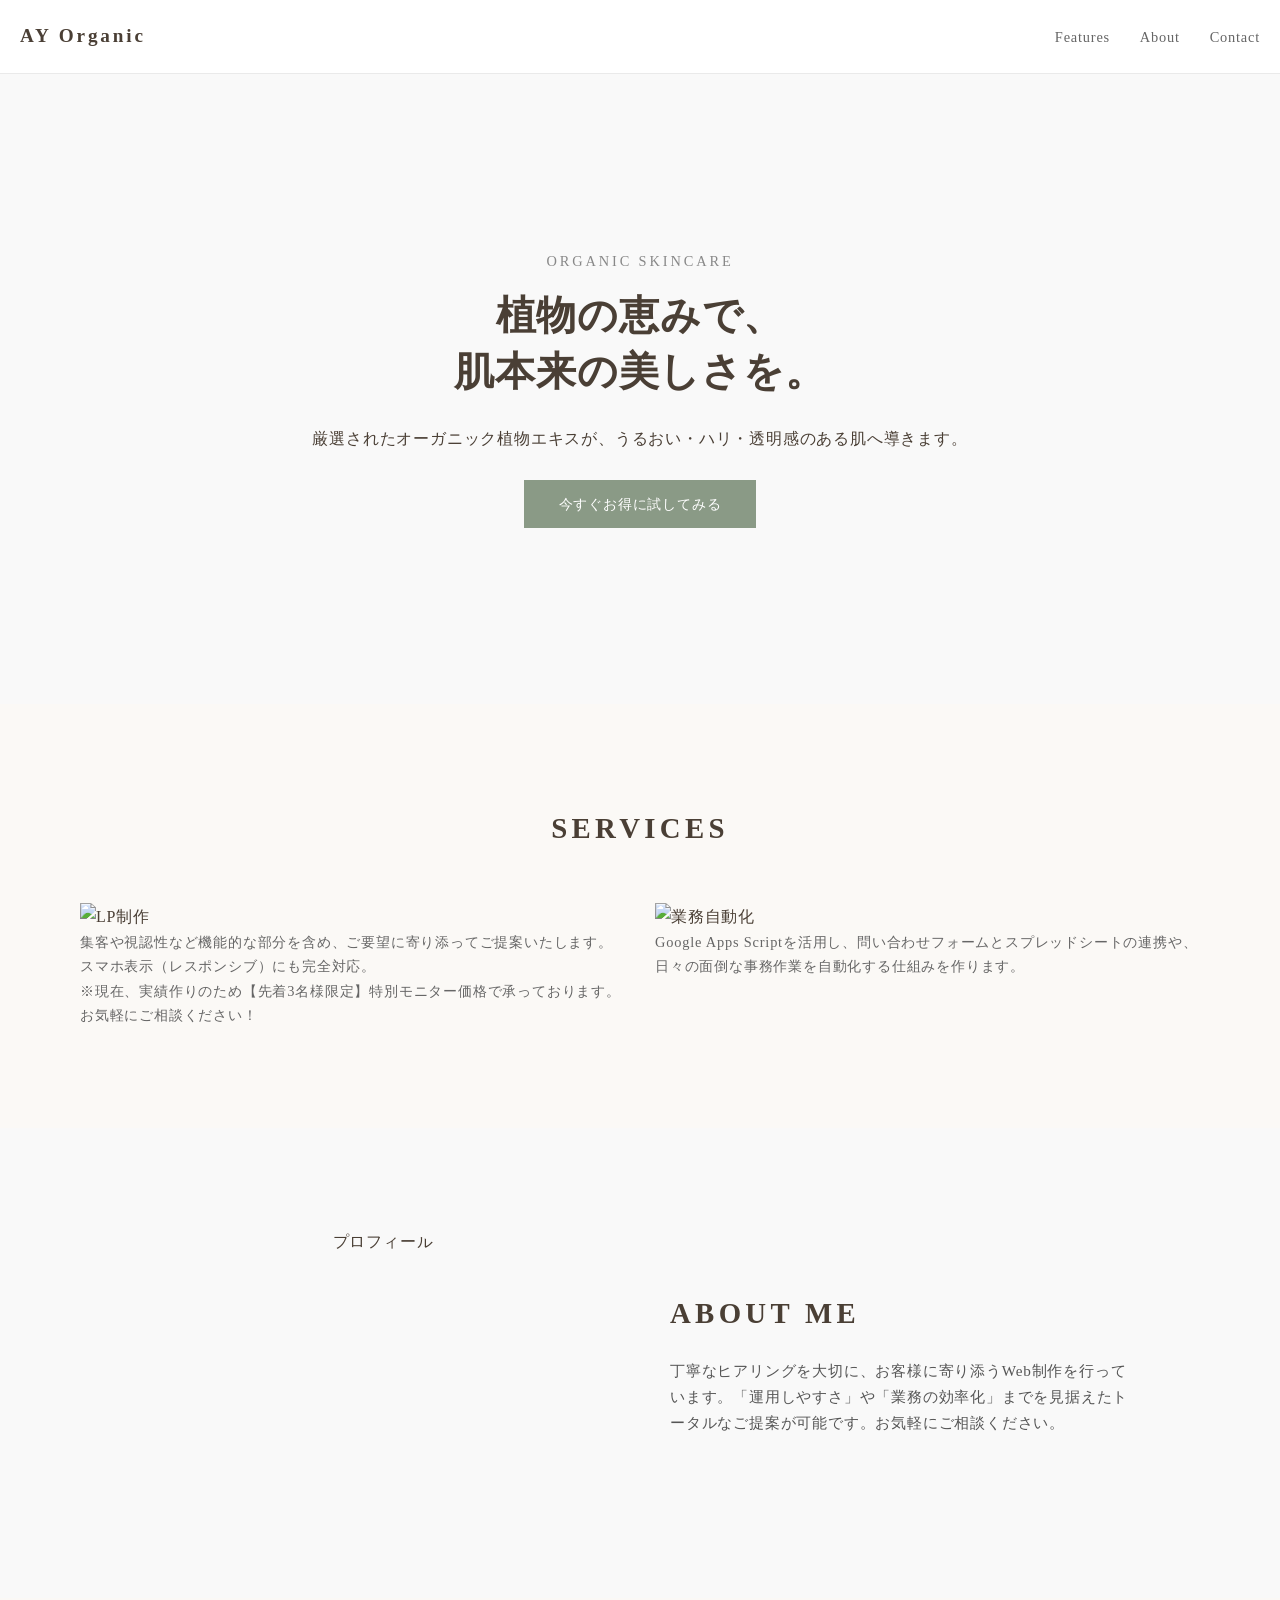
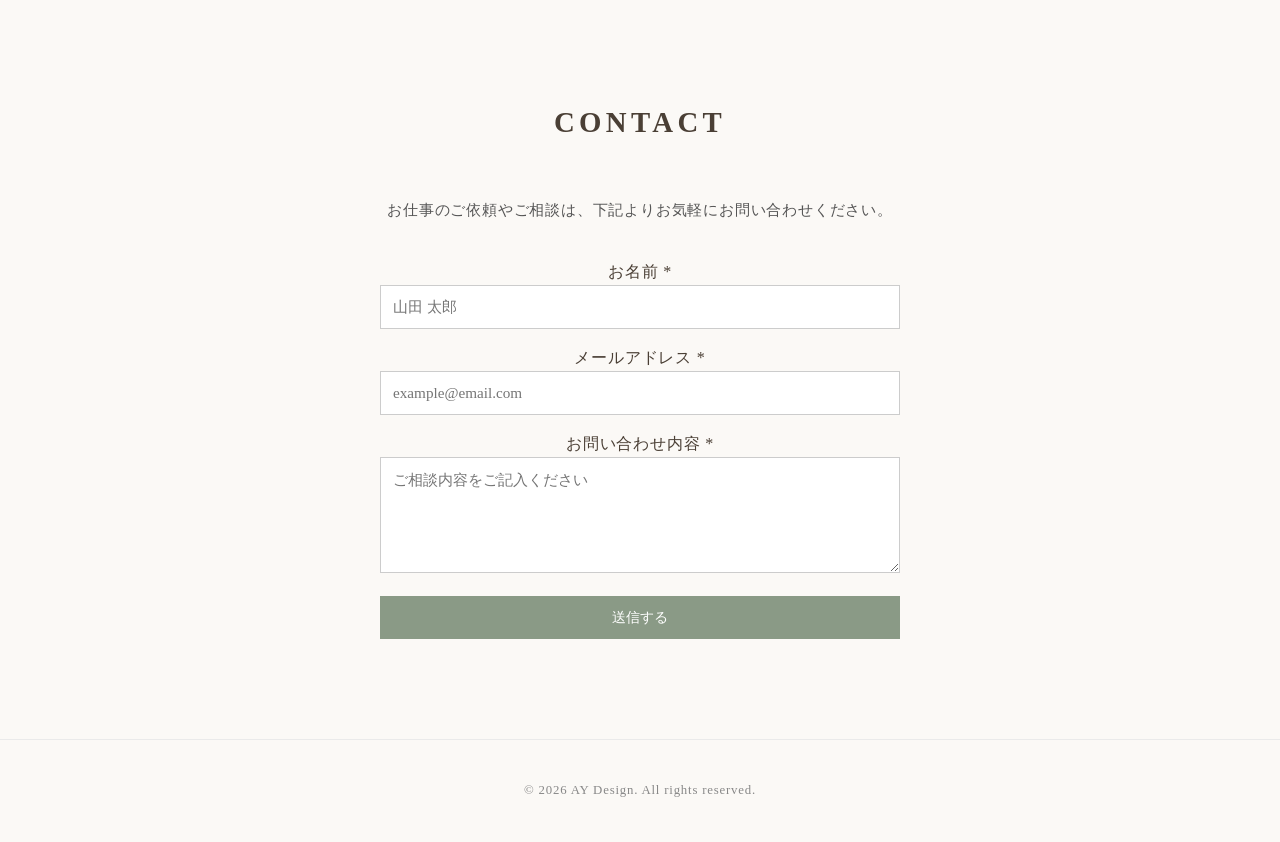
==== organic/index.html @ 30aeb6a0 "Update index.html" ====
<!DOCTYPE html>
<html lang="ja">
<head>
  <meta charset="UTF-8">
  <!-- これがスマホでキュッと引き締めるおまじない -->
  <meta name="viewport" content="width=device-width, initial-scale=1.0">
  <title>AY Organic | Web Design</title>
  <!-- これが隣のCSSファイルを読み込むおまじない -->
  <link rel="stylesheet" href="index.css">
</head>
<body>

<header class="header"> 
 <div class="header-logo">AY Organic</div>
  <nav class="header-nav"> 
    <a href="#services">Features</a> 
    <a href="#about">About</a> 
    <a href="#contact">Contact</a> 
  </nav>
</header> 

<main>
  <section class="hero">
  <div class="hero-content">
    <p class="hero-sub">organic skincare</p>
    <h1 class="hero-title">植物の恵みで、<br>肌本来の美しさを。</h1>
    <p class="hero-text">厳選されたオーガニック植物エキスが、うるおい・ハリ・透明感のある肌へ導きます。</p><br>
    <a href="#contact" class="btn">今すぐお得に試してみる</a>
  </div>
  </section>

  <section id="services" class="services">
    <h2 class="section-title">SERVICES</h2>
    <div class="service-grid">
      <div class="service-card">
        <img src="https://i.ibb.co/fGZpYgzk/LP-20260612-202503-0000.png" alt="LP制作" class="service-image" style="width: 100%; height: auto;">
        <!-- <h3>LP制作 / ホームページ制作</h3> -->
        <p>集客や視認性など機能的な部分を含め、ご要望に寄り添ってご提案いたします。スマホ表示（レスポンシブ）にも完全対応。
        <br>※現在、実績作りのため【先着3名様限定】特別モニター価格で承っております。お気軽にご相談ください！
</p>
      </div>

<!--
   <div class="service-card">
        <div class="dummy-image">IMAGE placeholder</div>
        <h3>WordPress構築</h3>
         <p>納品後もご自身で簡単にブログや新着情報を更新できるよう、WordPressを用いたサイトを構築します。</p>
      </div>
-->
      <div class="service-card">
        <img src="https://i.ibb.co/vCCS6QZN/LP-20260612-205649-0000.png" alt="業務自動化" class="service-image" style="width: 100%; height: auto;">
 <!--       <h3>業務自動化（GAS）</h3> -->
        <p>Google Apps Scriptを活用し、問い合わせフォームとスプレッドシートの連携や、日々の面倒な事務作業を自動化する仕組みを作ります。</p>
      </div>
    </div>
  </section>

  <section id="about" class="about">
    <div class="about-container">
      <div class="about-image-wrapper">        
          <img src="https://i.ibb.co/MkxqVZ40/LP-20260613-185858-0000.png" alt="プロフィール" class="profile-image">
      </div>
      <div class="about-content">
        <h2 class="section-title-left">ABOUT ME</h2>
        <p class="profile-name"></p>
        <p class="profile-text">
          丁寧なヒアリングを大切に、お客様に寄り添うWeb制作を行っています。「運用しやすさ」や「業務の効率化」までを見据えたトータルなご提案が可能です。お気軽にご相談ください。
        </p>
      </div>
    </div>
  </section>

  <section id="contact" class="contact">
    <h2 class="section-title">CONTACT</h2>
    <p class="contact-desc">お仕事のご依頼やご相談は、下記よりお気軽にお問い合わせください。</p>
    
    <!--  デザイン復活版・Googleフォーム直結フォーム -->
<form action="https://docs.google.com/forms/d/e/1FAIpQLSf0cGrlzi9D6sG2syGCEzSqXRa4puJksgxnNAEd2UeaSA2xYw/formResponse" method="POST" target="hidden_iframe" onsubmit="submitted=true;" class="contact-form">
  
  <!-- お名前 -->
  <div class="form-group">
    <label for="name">お名前 <span class="required">*</span></label>
    <input type="text" id="name" name="entry.1605732646" required placeholder="山田 太郎" class="form-control">
  </div>

  <!-- メールアドレス -->
  <div class="form-group">
    <label for="email">メールアドレス <span class="required">*</span></label>
    <input type="email" id="email" name="entry.1292768029" required placeholder="example@email.com" class="form-control">
  </div>

  <!-- お問い合わせ内容 -->
  <div class="form-group">
    <label for="message">お問い合わせ内容 <span class="required">*</span></label>
    <textarea id="message" name="entry.1780178610" rows="5" required placeholder="ご相談内容をご記入ください" class="form-control"></textarea>
  </div>

  <!-- 送信ボタン -->
  <button type="submit" class="btn">送信する</button>
</form>

<!-- 💡 送信防護壁（ここはさっきのままでOK！） -->
<script type="text/javascript">var submitted = false;</script>
<iframe name="hidden_iframe" id="hidden_iframe" style="display:none;" onload="if(submitted) {alert('お問い合わせを受け付けました。ありがとうございます！'); location.href = '#contact';}"></iframe>

  </section>
</main>

<footer class="footer">
  <p>&copy; 2026 AY Design. All rights reserved.</p>
</footer>

  </body>
</html>
---- organic/index.css ----
/* 全体のリセットと共通設定 */
* {
  margin: 0;
  padding: 0;
  box-sizing: border-box;
}

body {
  font-family: "Times New Roman", "YuMincho", "游明朝", "MS Mincho", serif;
  background-color: #FBF9F6;
  color: #4A3F35;
  line-height: 1.7;
  letter-spacing: 0.05em;
}

a {
  color: inherit;
  text-decoration: none;
}

/* ヘッダー */
.header {
  display: flex;
  justify-content: space-between;
  align-items: center;
  padding: 20px 20px; /*  左右の隙間を 40px から 20px に狭めて、スマホの端に寄せます！ */
  background-color: #ffffff;
  border-bottom: 1px solid #eaeaea;
  position: sticky;
  top: 0;
  z-index: 100;
  width: 100%;        /*  念のため、ヘッダーの横幅を画面いっぱいに広げるおまじないです */
  box-sizing: border-box; /*  横幅を広げたときに画面からはみ出さないようにするおまじないです */
}

.header-logo {
  font-weight: bold;
  font-size: 1.2rem;
  letter-spacing: 0.15em;
}

.header-nav a {
  margin-left: 25px;
  font-size: 0.9rem;
  color: #666666;
  transition: color 0.3s;
}

.header-nav a:hover {
  color: #000000;
}

/* ボタン共通 */
.btn {
  display: inline-block;
  background-color: #8A9A86;
  color: #ffffff;
  padding: 12px 35px;
  font-size: 0.9rem;
  border: none;
  cursor: pointer;
  transition: background-color 0.3s;
}

.btn:hover {
  background-color: #6A7766;
}

/* メインビジュアル */
.hero {
  padding: 120px 40px;
  background-color: #f9f9f9;
  display: flex;
  align-items: center;
  justify-content: center;
  text-align: center;
  min-height: 70vh;
}

.hero-sub {
  font-size: 0.9rem;
  text-transform: uppercase;
  letter-spacing: 0.2em;
  color: #888888;
  margin-bottom: 15px;
}

.hero-title {
  font-size: 2.5rem;
  font-weight: 700;
  line-height: 1.4;
  margin-bottom: 25px;
}

.hero-desc {
  font-size: 1rem;
  color: #555555;
  max-width: 600px;
  margin: 0 auto 35px;
}

/* セクションタイトル */
.section-title {
  text-align: center;
  font-size: 1.8rem;
  letter-spacing: 0.15em;
  margin-bottom: 50px;
  font-weight: 600;
}

.section-title-left {
  font-size: 1.8rem;
  letter-spacing: 0.15em;
  margin-bottom: 20px;
  font-weight: 600;
}

/* ダミー画像用スタイル */
.dummy-image {
  width: 100%;
  height: 200px;
  background-color: #eaeaea;
  color: #888888;
  display: flex;
  align-items: center;
  justify-content: center;
  font-size: 0.8rem;
  margin-bottom: 20px;
  text-transform: uppercase;
  letter-spacing: 0.1em;
}

/* サービスセクション */
.services {
  padding: 100px 40px;
  max-width: 1200px;
  margin: 0 auto;
}

.service-grid {
  display: flex;
  gap: 30px;
}

.service-card {
  flex: 1;
}

.service-card h3 {
  font-size: 1.2rem;
  margin-bottom: 15px;
  font-weight: 600;
}

.service-card p {
  font-size: 0.9rem;
  color: #666666;
}

/* プロフィールセクション */
.about {
  padding: 100px 40px;
  background-color: #f9f9f9;
}

.about-container {
  max-width: 1000px;
  margin: 0 auto;
  display: flex;
  align-items: center;
  gap: 60px;
}

.about-image-wrapper {
  text-align: center;
  overflow: hidden;
  flex: 1;
  display: flex;
  justify-content: flex-end;
}

.dummy-image-profile {
  width: 250px;
  height: 250px;
  background-color: #eaeaea;
  color: #888888;
  border-radius: 50%;
  display: flex;
  align-items: center;
  justify-content: center;
  font-size: 0.8rem;
  text-transform: uppercase;
}

.about-content {
  flex: 1;
}

.profile-name {
  font-size: 1.1rem;
  font-weight: bold;
  margin-bottom: 15px;
}

.profile-text {
  font-size: 0.95rem;
  color: #555555;
}

.profile-image {
  width: 250px !important; /* 横幅を150画素に固定（お好みで調整OK） */
  height: 250px !important; /* 縦幅も150画素に固定 */
  border-radius: 50% !important; /* 何が何でも絶対に丸くする魔法 */
  object-fit: cover; /* 画像が歪まないように真ん中で切り取る */
  display: block;
  margin: 0 auto 20px; /* 真ん中に配置して、下に少し隙間をあける */
}

/* お問い合わせ */
.contact {
  padding: 100px 40px;
  max-width: 600px;
  margin: 0 auto;
  text-align: center;
}

.contact-desc {
  font-size: 0.95rem;
  color: #555555;
  margin-bottom: 35px;
}

.contact-form {
  display: flex;
  flex-direction: column;
  gap: 15px;
}

.contact-form input,
.contact-form textarea {
  width: 100%;
  padding: 12px;
  border: 1px solid #ccc;
  font-size: 0.95rem;
  font-family: inherit;
}

.contact-form input:focus,
.contact-form textarea:focus {
  outline: 1px solid #1a1a1a;
}

/* フッター */
.footer {
  text-align: center;
  padding: 40px;
  font-size: 0.8rem;
  color: #888888;
  border-top: 1px solid #eaeaea;
}

/* スマホ用のレスポンシブ対応 */
@media (max-width: 768px) {
  .header {
    padding: 20px;
  }
  .hero {
    padding: 80px 20px;
  }
  .hero-title {
    font-size: 1.8rem;
  }
  .service-grid {
    flex-direction: column;
    gap: 40px;
  }
  .about-container {
    flex-direction: column;
    gap: 30px;
    text-align: center;
  }
  .about-image-wrapper {
    justify-content: center;
  }
  .services,
  .about,
  .contact {
    padding: 60px 20px;
  }
}
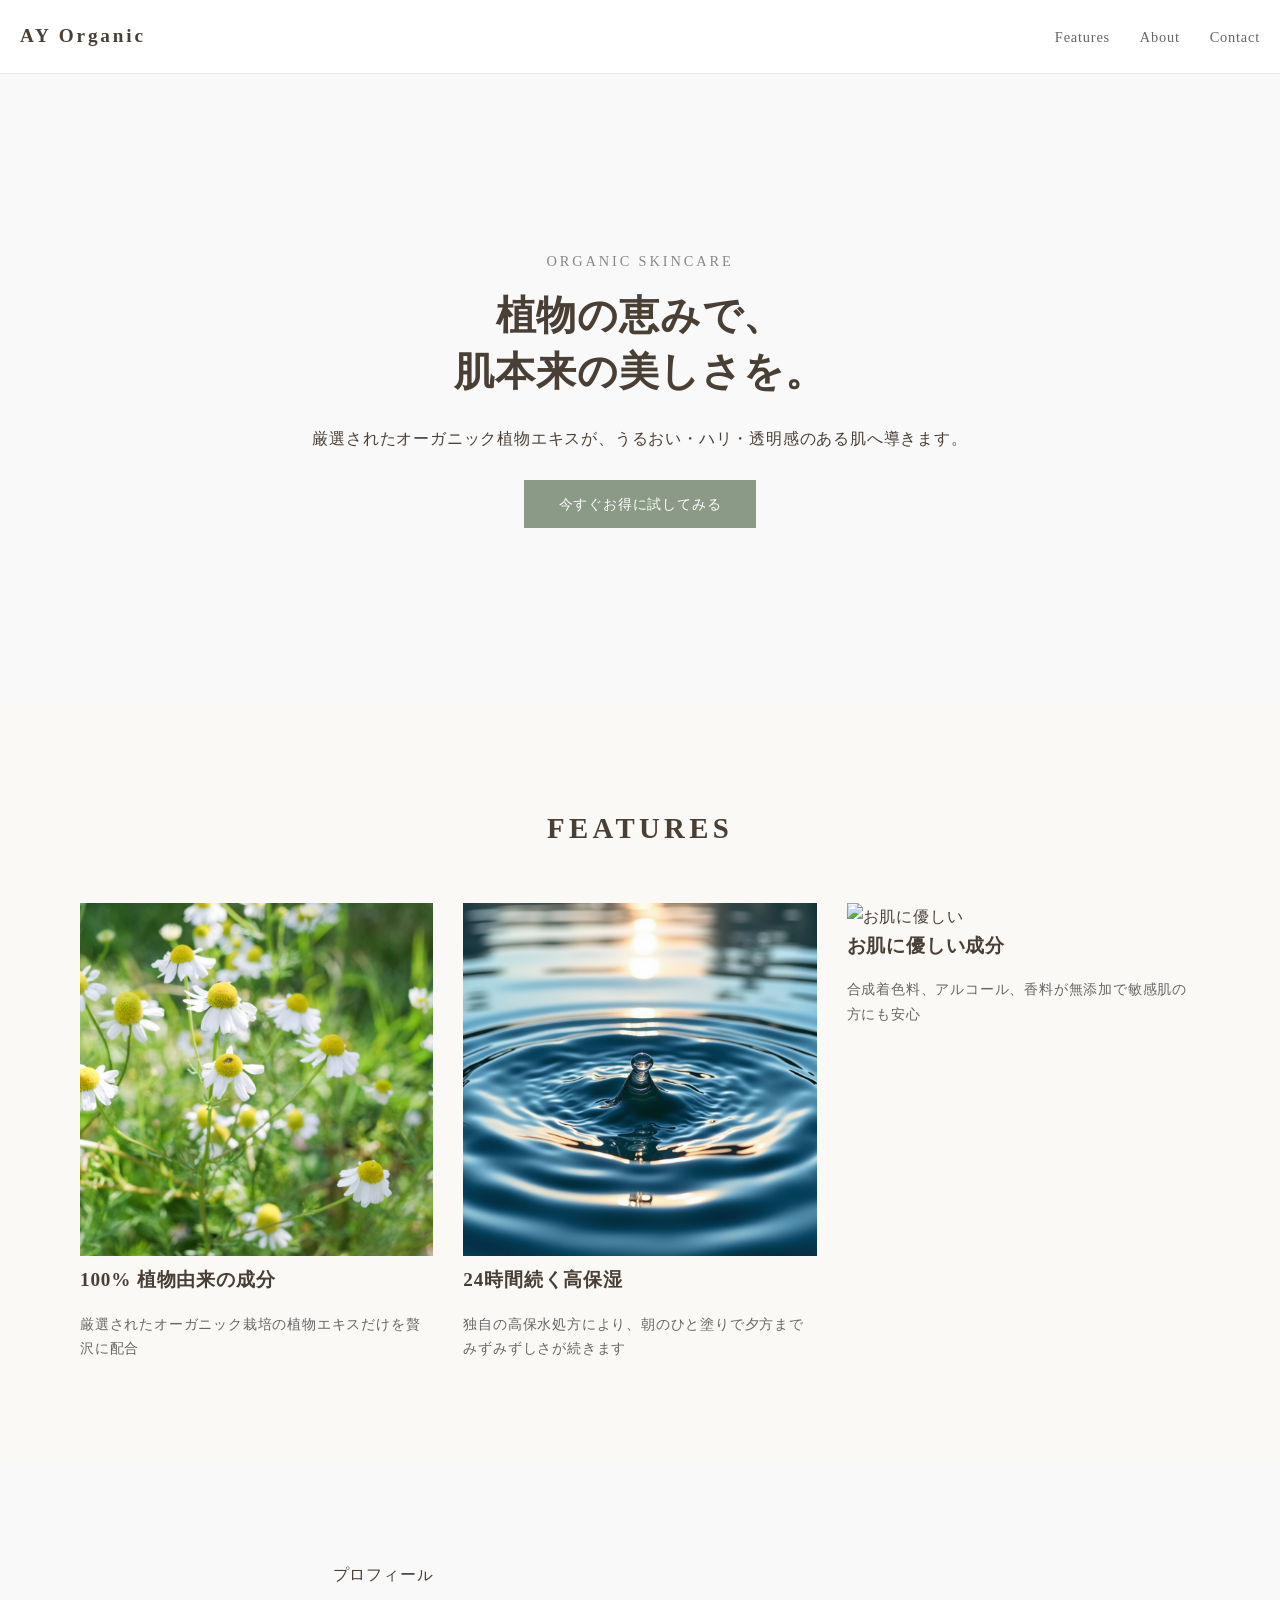
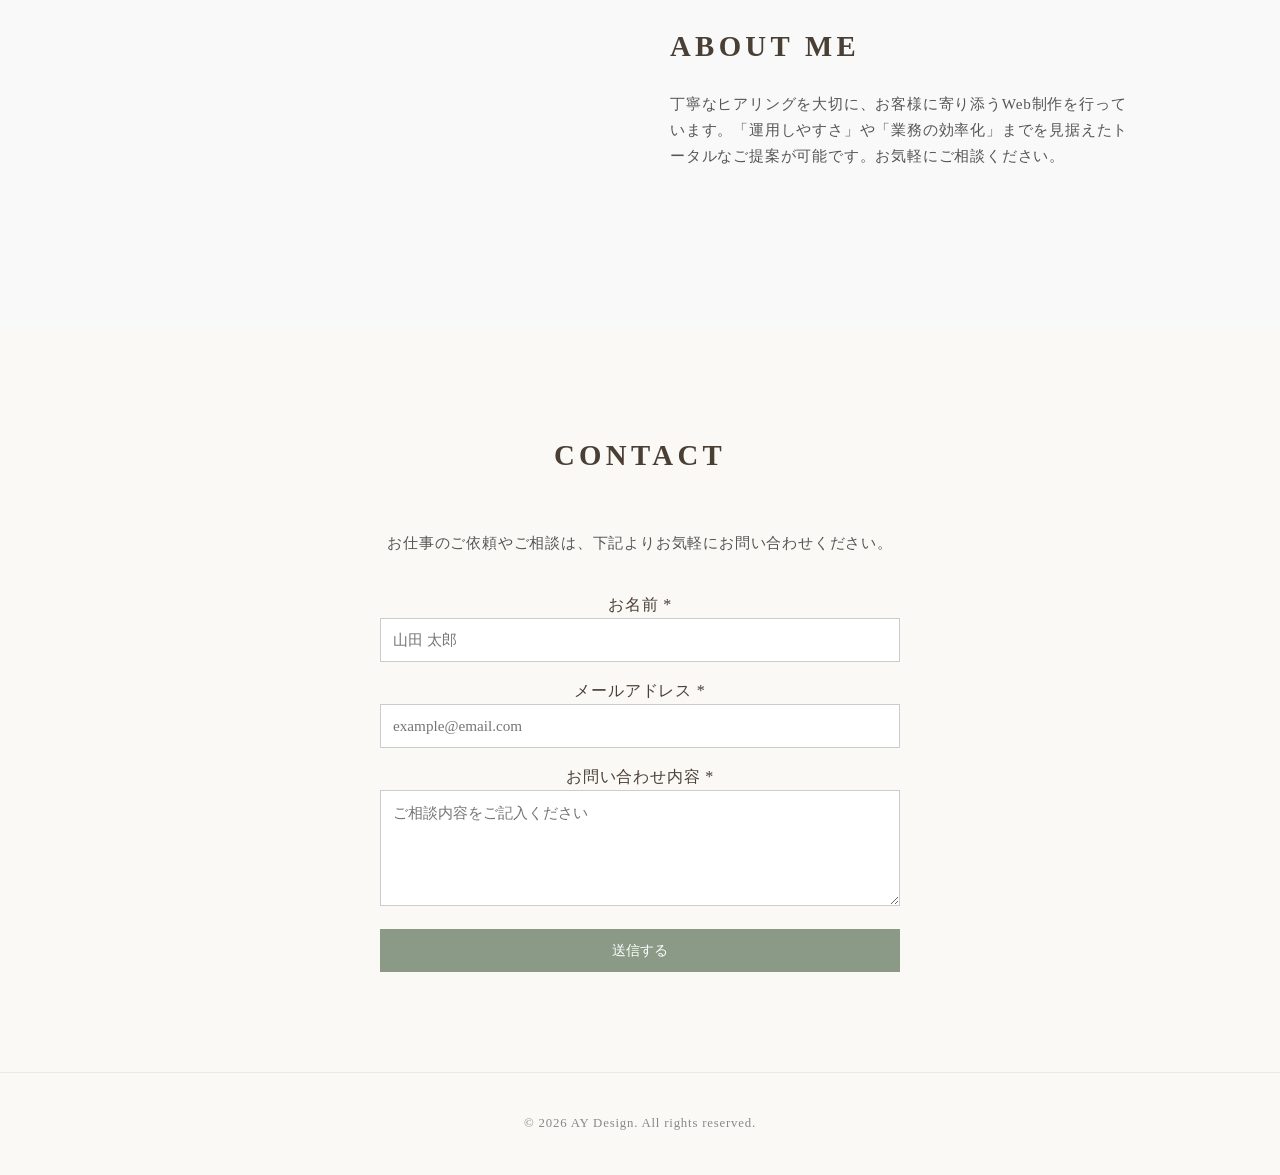
==== commit cd1a6042: "Update index.html" ====
--- a/organic/index.html
+++ b/organic/index.html
@@ -30,27 +30,26 @@
   </section>
 
   <section id="services" class="services">
-    <h2 class="section-title">SERVICES</h2>
+    <h2 class="section-title">FEATURES</h2>
     <div class="service-grid">
       <div class="service-card">
-        <img src="https://i.ibb.co/fGZpYgzk/LP-20260612-202503-0000.png" alt="LP制作" class="service-image" style="width: 100%; height: auto;">
-        <!-- <h3>LP制作 / ホームページ制作</h3> -->
-        <p>集客や視認性など機能的な部分を含め、ご要望に寄り添ってご提案いたします。スマホ表示（レスポンシブ）にも完全対応。
-        <br>※現在、実績作りのため【先着3名様限定】特別モニター価格で承っております。お気軽にご相談ください！
+        <img src="img/futures01.png" alt="植物由来" class="service-image" style="width: 100%; height: auto;">
+        <h3>100% 植物由来の成分</h3>
+        <p>厳選されたオーガニック栽培の植物エキスだけを贅沢に配合
+        <br>
 </p>
       </div>
 
-<!--
    <div class="service-card">
-        <div class="dummy-image">IMAGE placeholder</div>
-        <h3>WordPress構築</h3>
-         <p>納品後もご自身で簡単にブログや新着情報を更新できるよう、WordPressを用いたサイトを構築します。</p>
+        <img src="img/futures02.png" alt="高保湿" class="service-image" style="width: 100%; height: auto;">
+        <h3>24時間続く高保湿</h3>
+         <p>独自の高保水処方により、朝のひと塗りで夕方までみずみずしさが続きます</p>
       </div>
--->
+        
       <div class="service-card">
-        <img src="https://i.ibb.co/vCCS6QZN/LP-20260612-205649-0000.png" alt="業務自動化" class="service-image" style="width: 100%; height: auto;">
- <!--       <h3>業務自動化（GAS）</h3> -->
-        <p>Google Apps Scriptを活用し、問い合わせフォームとスプレッドシートの連携や、日々の面倒な事務作業を自動化する仕組みを作ります。</p>
+        <img src="futures03.png" alt="お肌に優しい" class="service-image" style="width: 100%; height: auto;">
+        <h3>お肌に優しい成分</h3>
+        <p>合成着色料、アルコール、香料が無添加で敏感肌の方にも安心</p>
       </div>
     </div>
   </section>
--- a/organic/index.css
+++ b/organic/index.css
@@ -70,6 +70,7 @@
 .hero {
   padding: 120px 40px;
   background-color: #f9f9f9;
+  background-image: url("img/hero_bg.png");
   display: flex;
   align-items: center;
   justify-content: center;
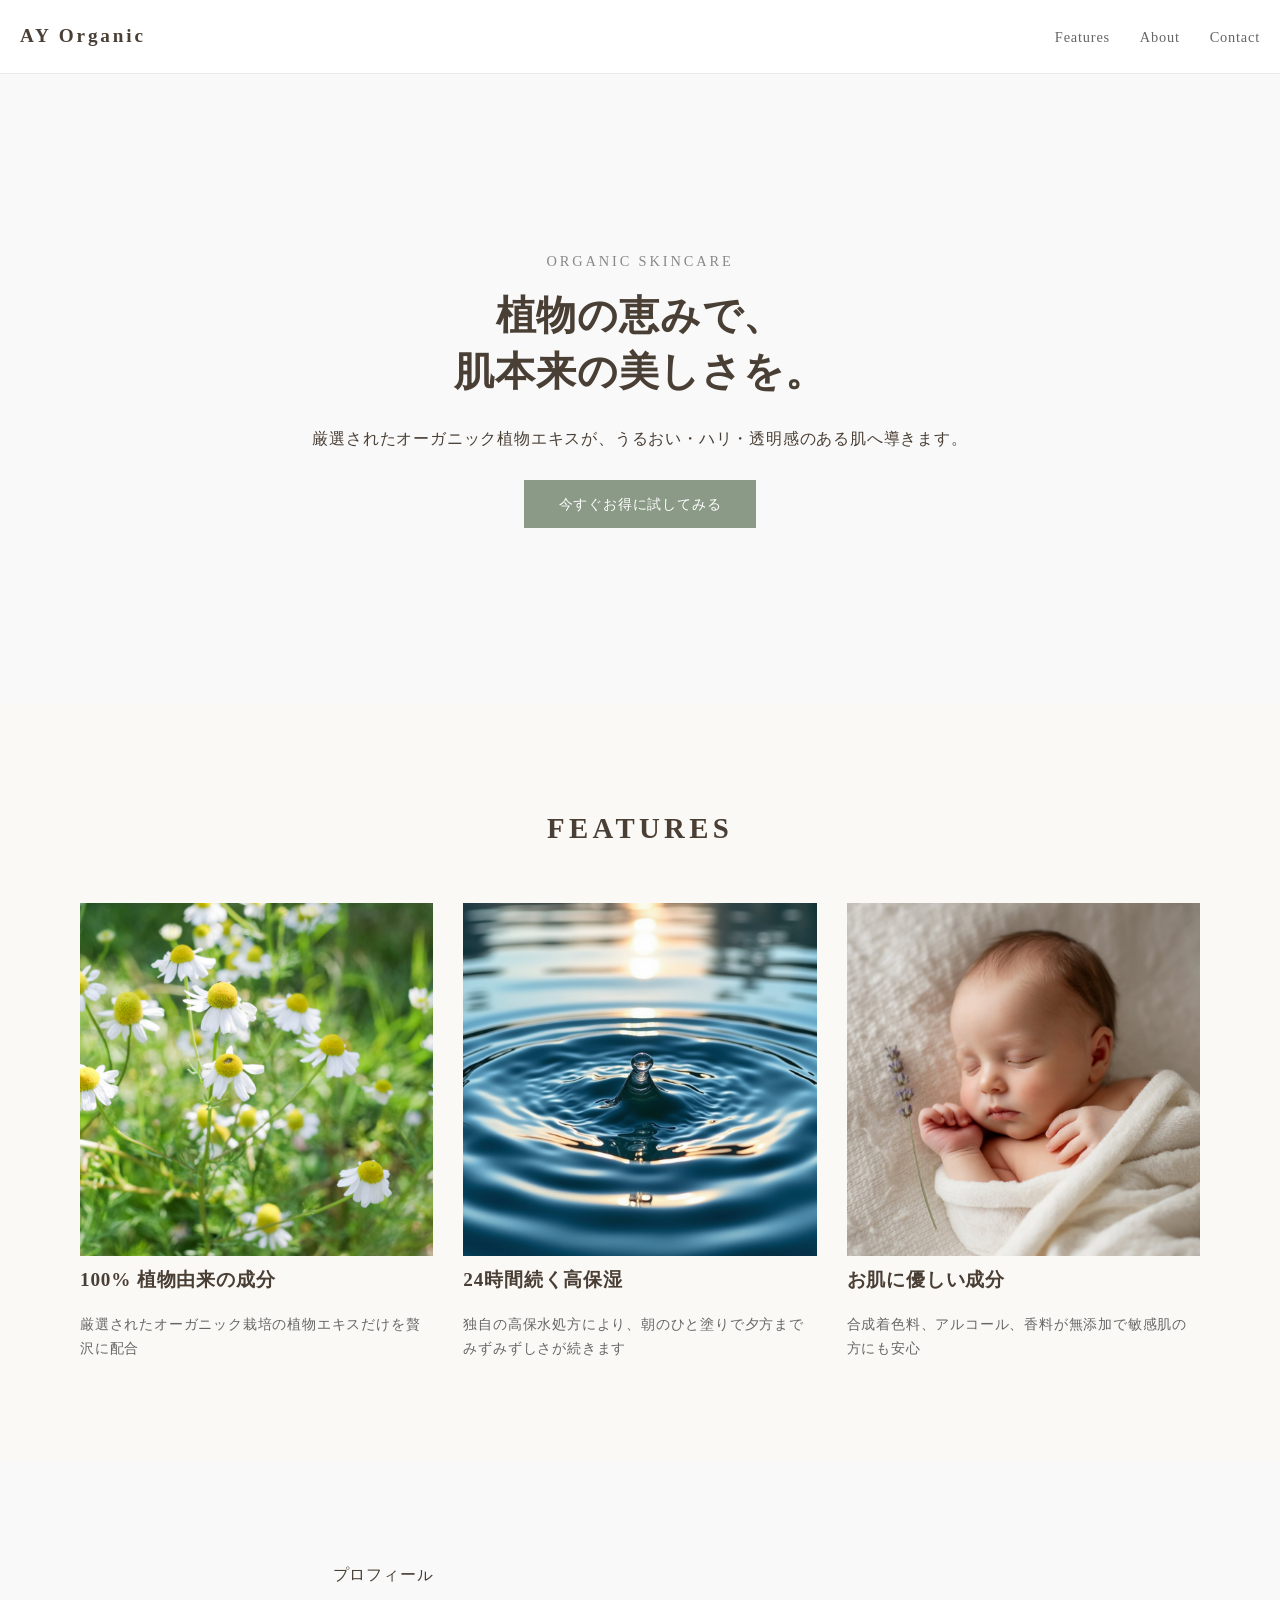
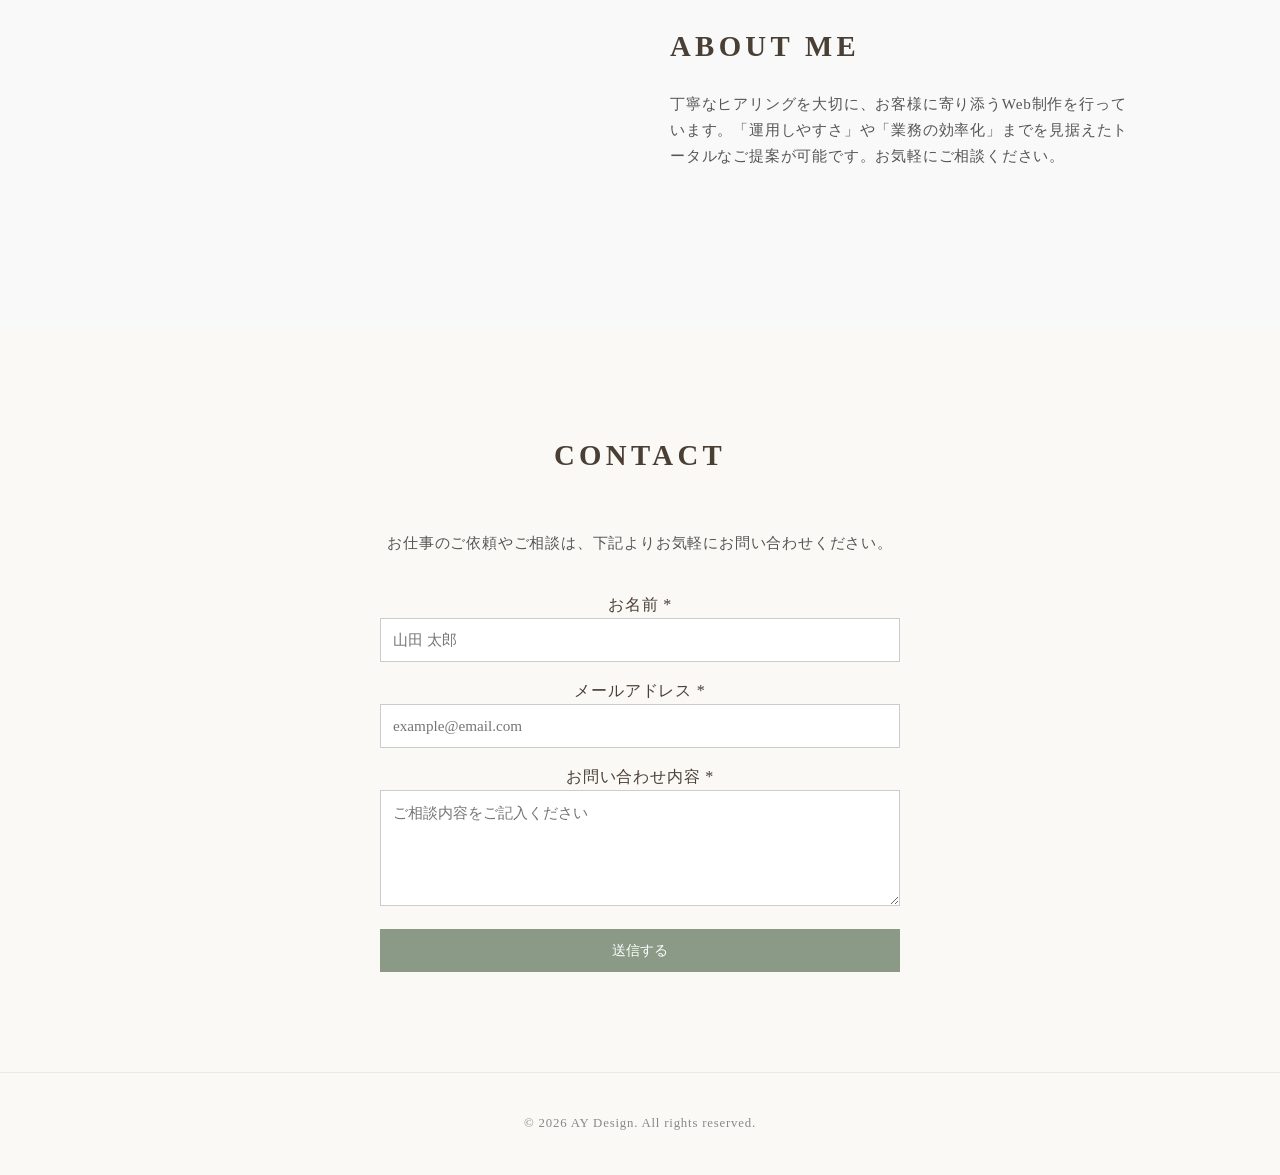
==== commit 0b73fa89: "Update index.html" ====
--- a/organic/index.html
+++ b/organic/index.html
@@ -47,7 +47,7 @@
       </div>
         
       <div class="service-card">
-        <img src="futures03.png" alt="お肌に優しい" class="service-image" style="width: 100%; height: auto;">
+        <img src="img/futures03.png" alt="お肌に優しい" class="service-image" style="width: 100%; height: auto;">
         <h3>お肌に優しい成分</h3>
         <p>合成着色料、アルコール、香料が無添加で敏感肌の方にも安心</p>
       </div>
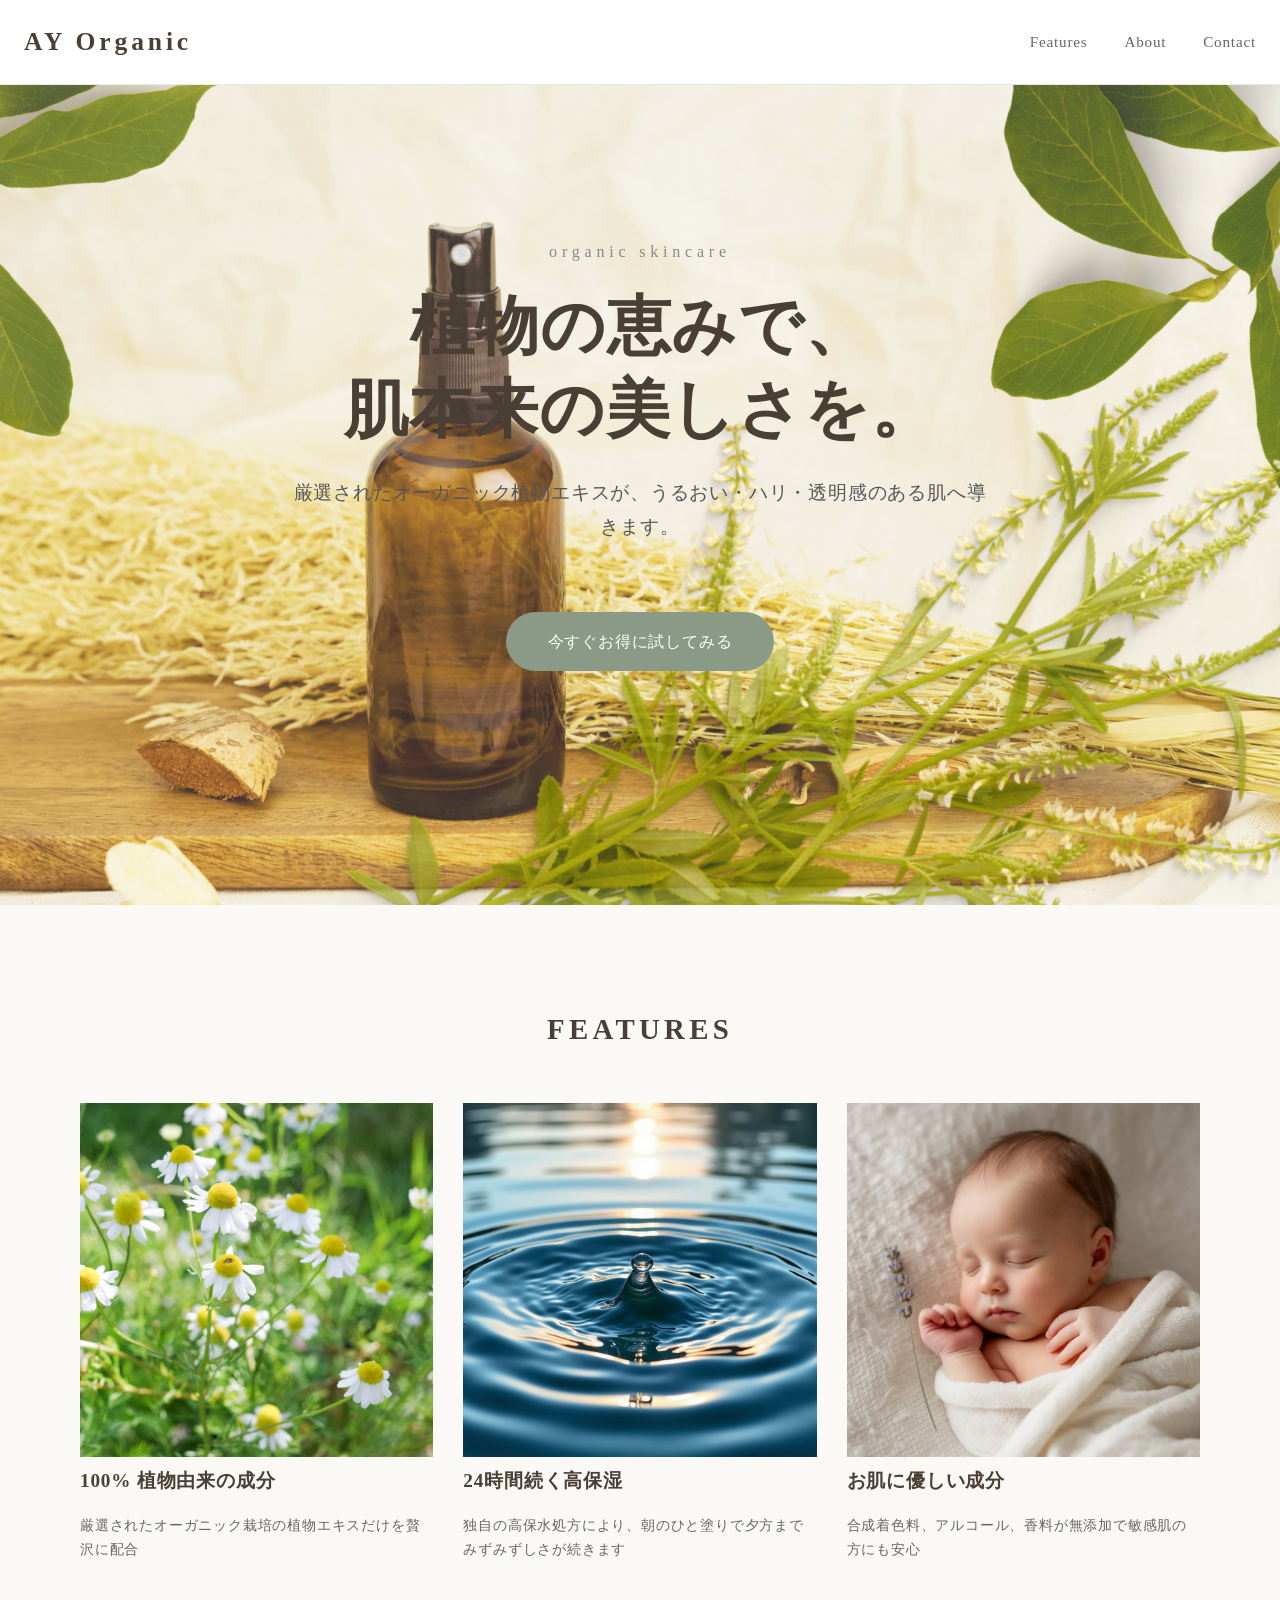
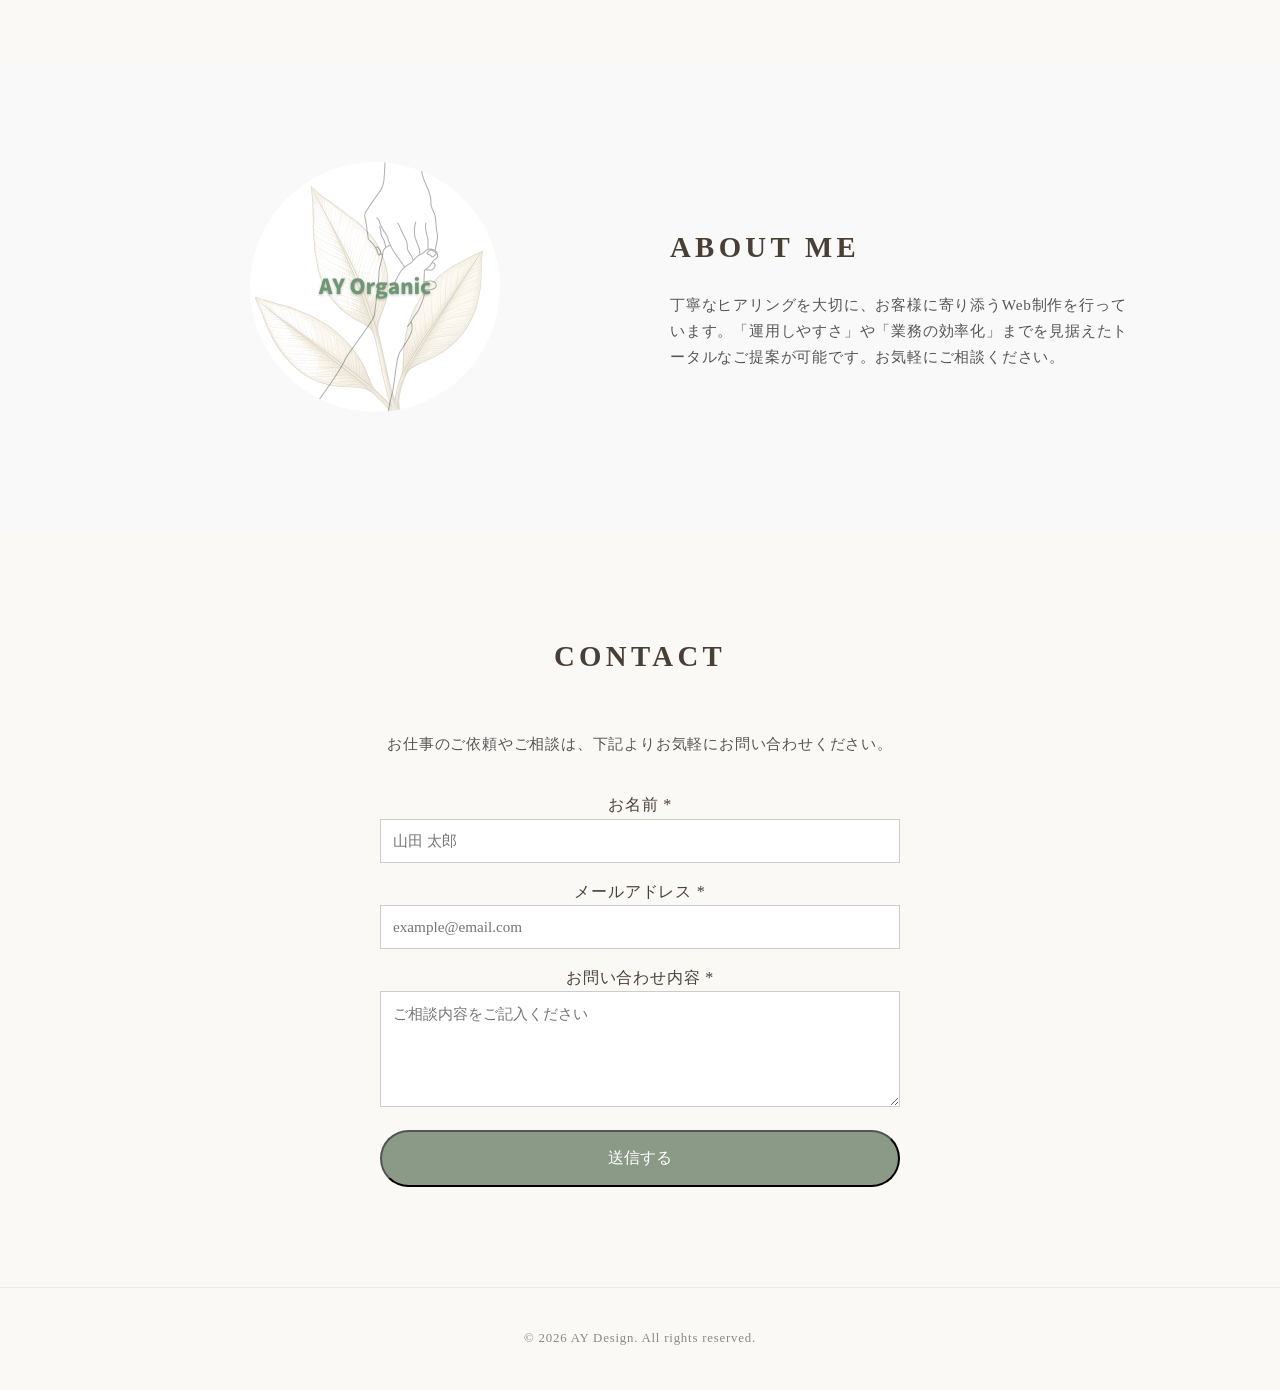
==== commit 0df559c8: "Update index.html" ====
--- a/organic/index.html
+++ b/organic/index.html
@@ -57,7 +57,7 @@
   <section id="about" class="about">
     <div class="about-container">
       <div class="about-image-wrapper">        
-          <img src="https://i.ibb.co/MkxqVZ40/LP-20260613-185858-0000.png" alt="プロフィール" class="profile-image">
+          <img src="img/AY Organic_20260615_211429_0000.png" alt="プロフィール" class="profile-image">
       </div>
       <div class="about-content">
         <h2 class="section-title-left">ABOUT ME</h2>
--- a/organic/index.css
+++ b/organic/index.css
@@ -23,81 +23,99 @@
   display: flex;
   justify-content: space-between;
   align-items: center;
-  padding: 20px 20px; /*  左右の隙間を 40px から 20px に狭めて、スマホの端に寄せます！ */
-  background-color: #ffffff;
+
+  padding: 20px 24px;
+
+  background-color: #fff;
   border-bottom: 1px solid #eaeaea;
+
   position: sticky;
   top: 0;
   z-index: 100;
-  width: 100%;        /*  念のため、ヘッダーの横幅を画面いっぱいに広げるおまじないです */
-  box-sizing: border-box; /*  横幅を広げたときに画面からはみ出さないようにするおまじないです */
+
+  width: 100%;
 }
 
 .header-logo {
+  font-size: 1.6rem;
   font-weight: bold;
-  font-size: 1.2rem;
   letter-spacing: 0.15em;
 }
 
 .header-nav a {
-  margin-left: 25px;
-  font-size: 0.9rem;
-  color: #666666;
+  margin-left: 32px;
+  font-size: 0.95rem;
+  color: #666;
   transition: color 0.3s;
 }
 
 .header-nav a:hover {
-  color: #000000;
+  color: #000;
 }
 
 /* ボタン共通 */
 .btn {
   display: inline-block;
+
   background-color: #8A9A86;
-  color: #ffffff;
-  padding: 12px 35px;
-  font-size: 0.9rem;
-  border: none;
-  cursor: pointer;
-  transition: background-color 0.3s;
+  color: #fff;
+
+  padding: 16px 42px;
+
+  font-size: 1rem;
+  font-weight: 500;
+
+  border-radius: 999px;
+
+  transition: all 0.3s ease;
 }
 
 .btn:hover {
   background-color: #6A7766;
+  transform: translateY(-2px);
 }
 
 /* メインビジュアル */
 .hero {
-  padding: 120px 40px;
-  background-color: #f9f9f9;
-  background-image: url("img/hero_bg.png");
-  display: flex;
-  align-items: center;
+  min-height: calc(100vh - 80px);
+
+  background-image: url("img/hero_main.png");
+  background-size: cover;
+  background-position: 30% center;
+  background-repeat: no-repeat;
+
+  display: flex;
   justify-content: center;
-  text-align: center;
-  min-height: 70vh;
+  align-items: center;
+
+  text-align: center;
+  padding: 40px 20px;
+}
+
+.hero-content {
+  max-width: 700px;
+  transform: translateY(-40px);
 }
 
 .hero-sub {
-  font-size: 0.9rem;
-  text-transform: uppercase;
-  letter-spacing: 0.2em;
-  color: #888888;
-  margin-bottom: 15px;
+  font-size: 1rem;
+  letter-spacing: 0.3em;
+  color: #888;
+  margin-bottom: 20px;
 }
 
 .hero-title {
-  font-size: 2.5rem;
-  font-weight: 700;
-  line-height: 1.4;
-  margin-bottom: 25px;
-}
-
-.hero-desc {
-  font-size: 1rem;
-  color: #555555;
-  max-width: 600px;
-  margin: 0 auto 35px;
+  font-size: clamp(2.5rem, 5vw, 4.5rem);
+  line-height: 1.3;
+  margin-bottom: 24px;
+  color: #4A3F35;
+}
+
+.hero-text {
+  font-size: clamp(1rem, 1.5vw, 1.25rem);
+  line-height: 1.8;
+  color: #555;
+  margin-bottom: 40px;
 }
 
 /* セクションタイトル */
@@ -260,29 +278,59 @@
   border-top: 1px solid #eaeaea;
 }
 
-/* スマホ用のレスポンシブ対応 */
+/* スマホ用 */
 @media (max-width: 768px) {
+
   .header {
-    padding: 20px;
-  }
+    padding: 16px 20px;
+  }
+
+  .header-logo {
+    font-size: 1.2rem;
+  }
+
+  .header-nav a {
+    margin-left: 14px;
+    font-size: 0.85rem;
+  }
+
   .hero {
-    padding: 80px 20px;
-  }
+    min-height: calc(100vh - 70px);
+    background-position: 25% center;
+  }
+
+  .hero-content {
+    transform: translateY(-20px);
+  }
+
   .hero-title {
-    font-size: 1.8rem;
-  }
+    font-size: 2.8rem;
+  }
+
+  .hero-text {
+    font-size: 1rem;
+  }
+
+  .btn {
+    width: 100%;
+    max-width: 320px;
+  }
+
   .service-grid {
     flex-direction: column;
     gap: 40px;
   }
+
   .about-container {
     flex-direction: column;
     gap: 30px;
     text-align: center;
   }
+
   .about-image-wrapper {
     justify-content: center;
   }
+
   .services,
   .about,
   .contact {
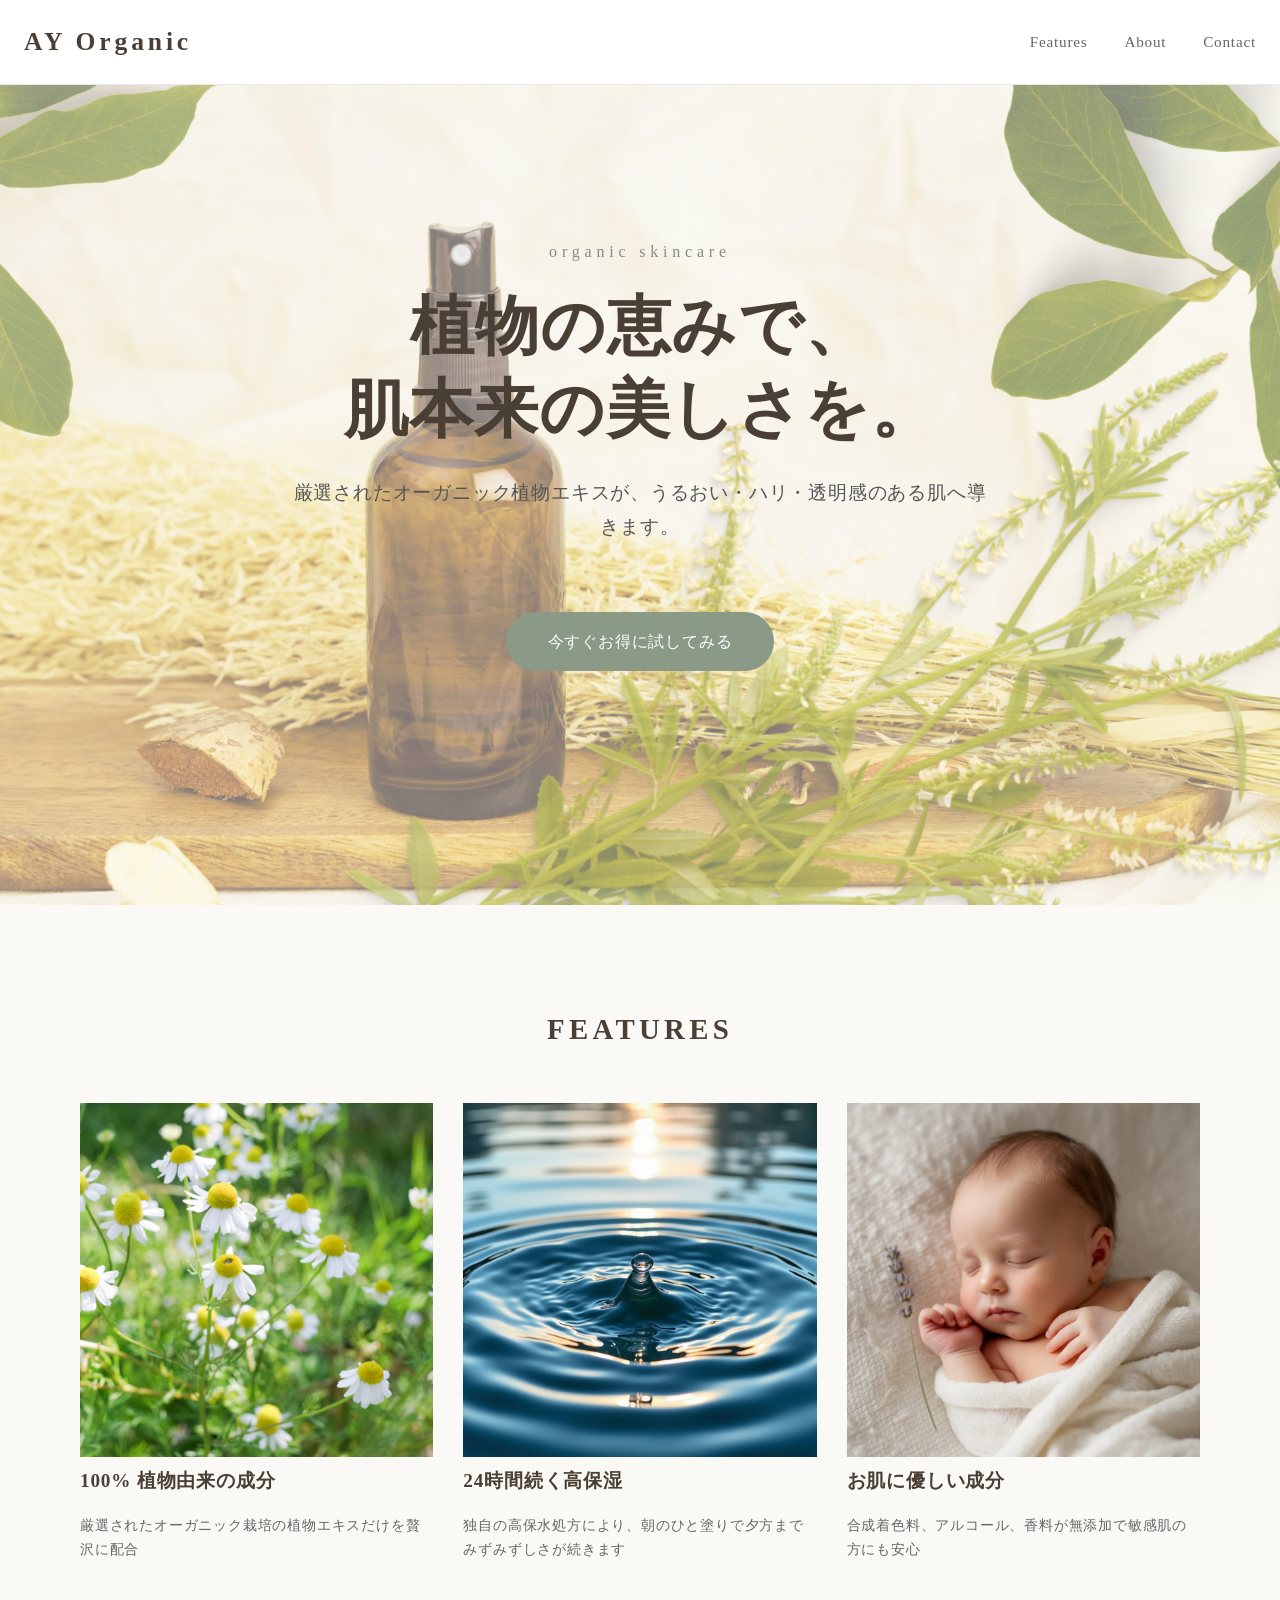
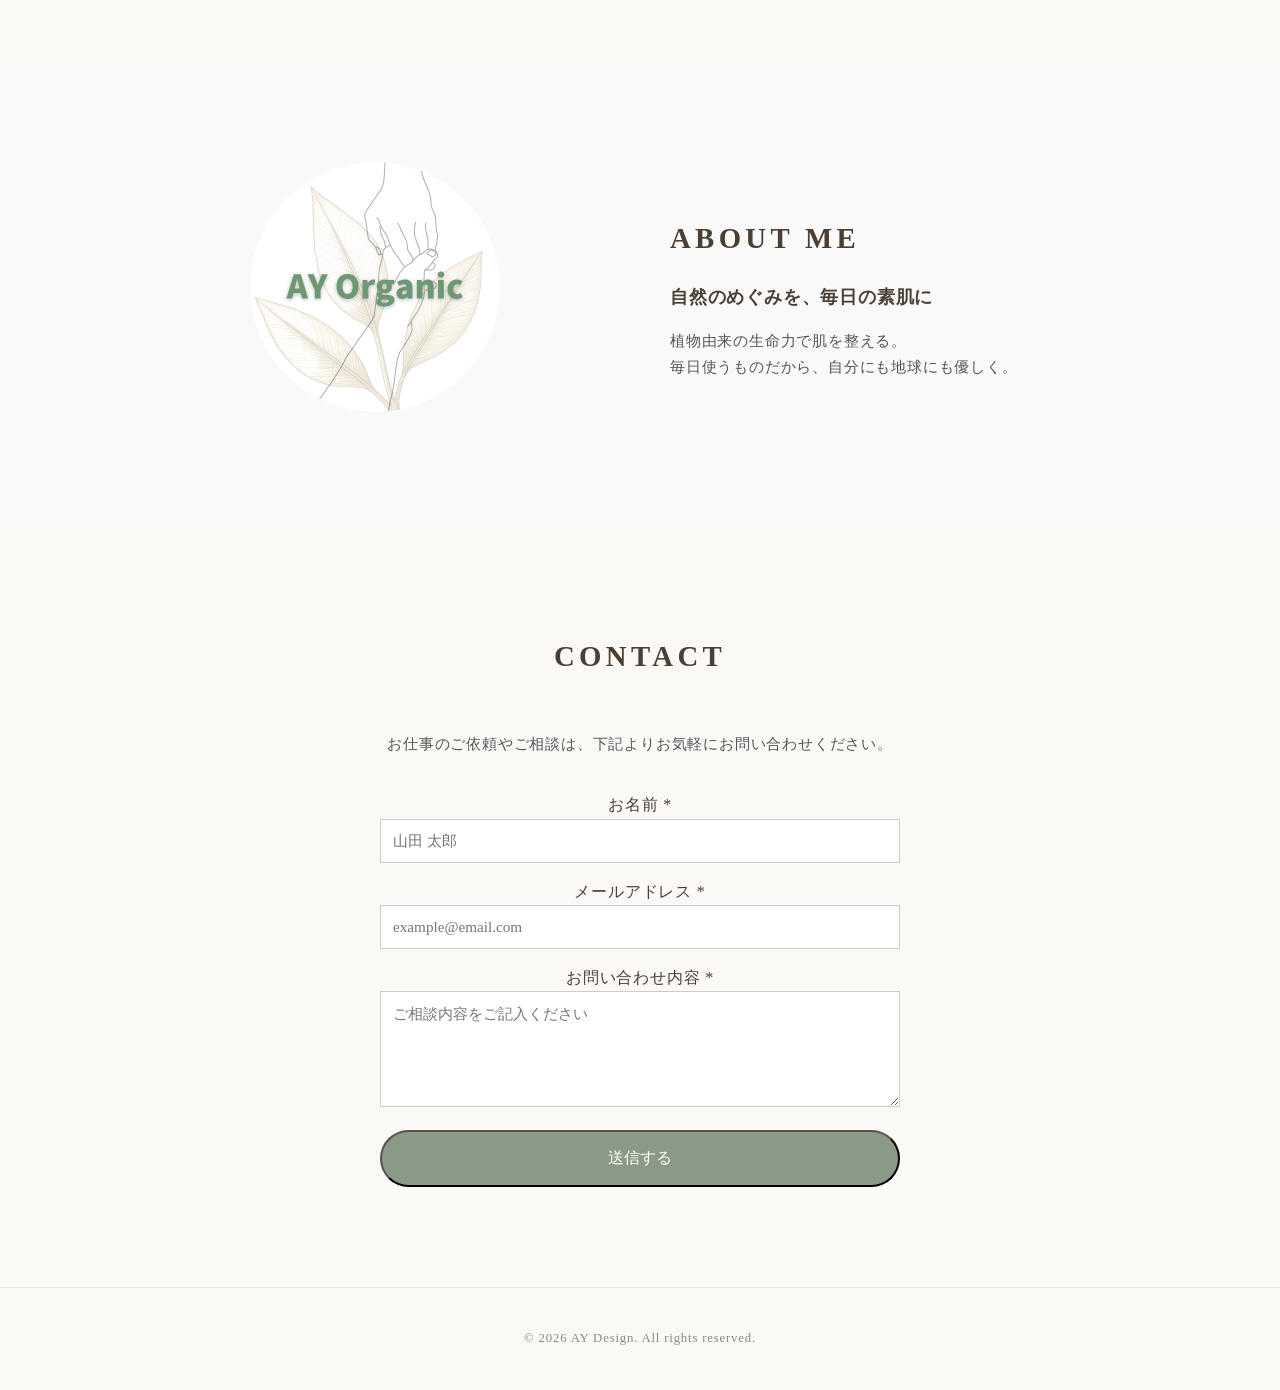
==== commit 3aa2e75c: "Update index.html" ====
--- a/organic/index.html
+++ b/organic/index.html
@@ -57,13 +57,13 @@
   <section id="about" class="about">
     <div class="about-container">
       <div class="about-image-wrapper">        
-          <img src="img/AY Organic_20260615_211429_0000.png" alt="プロフィール" class="profile-image">
+          <img src="img/AY Organic_20260615_212320_0000.png" alt="プロフィール" class="profile-image">
       </div>
       <div class="about-content">
         <h2 class="section-title-left">ABOUT ME</h2>
-        <p class="profile-name"></p>
+        <p class="profile-name">自然のめぐみを、毎日の素肌に</p>
         <p class="profile-text">
-          丁寧なヒアリングを大切に、お客様に寄り添うWeb制作を行っています。「運用しやすさ」や「業務の効率化」までを見据えたトータルなご提案が可能です。お気軽にご相談ください。
+          植物由来の生命力で肌を整える。<br>毎日使うものだから、自分にも地球にも優しく。
         </p>
       </div>
     </div>
--- a/organic/index.css
+++ b/organic/index.css
@@ -90,7 +90,22 @@
 
   text-align: center;
   padding: 40px 20px;
-}
+  position: relative;
+}
+
+.hero::before {
+  content: "";
+  position: absolute;
+  inset: 0;
+
+  background: rgba(255, 255, 255, 0.35);
+}
+
+.hero-content {
+  position: relative;
+  z-index: 1;
+}
+
 
 .hero-content {
   max-width: 700px;
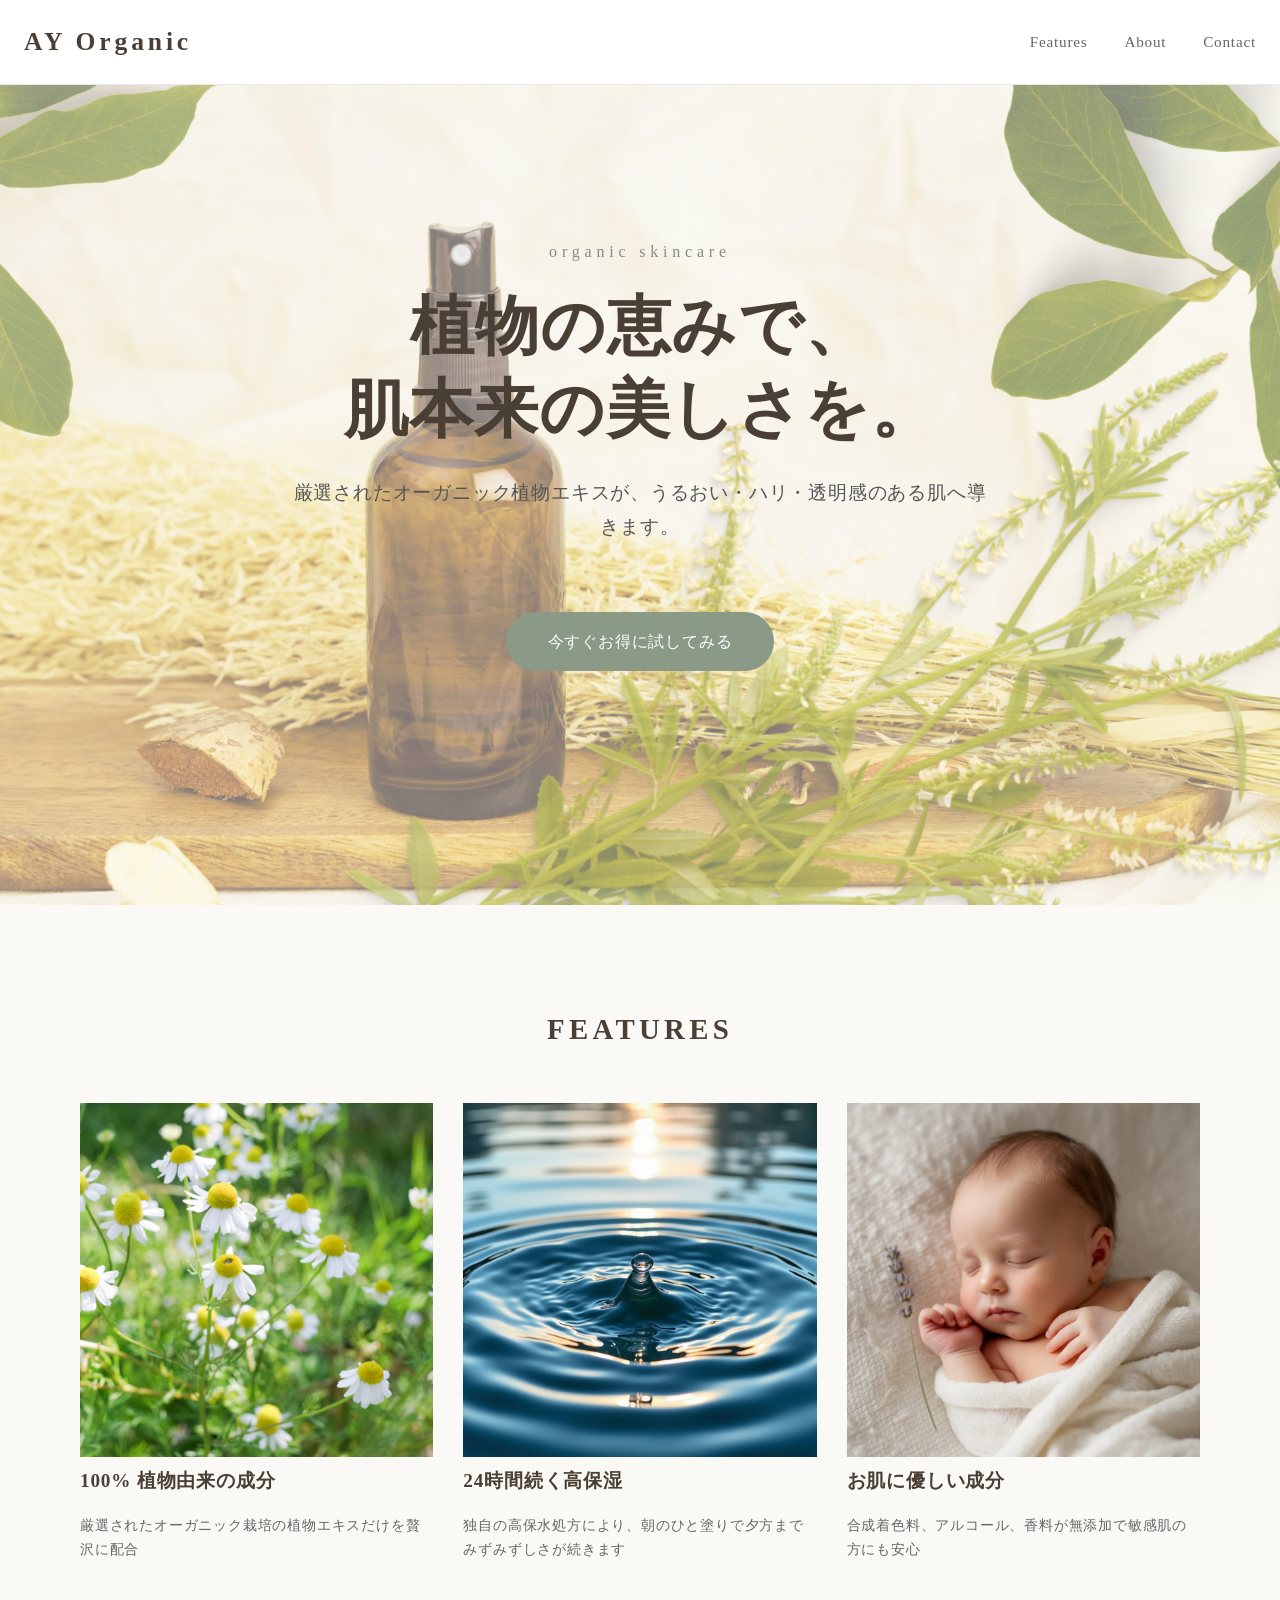
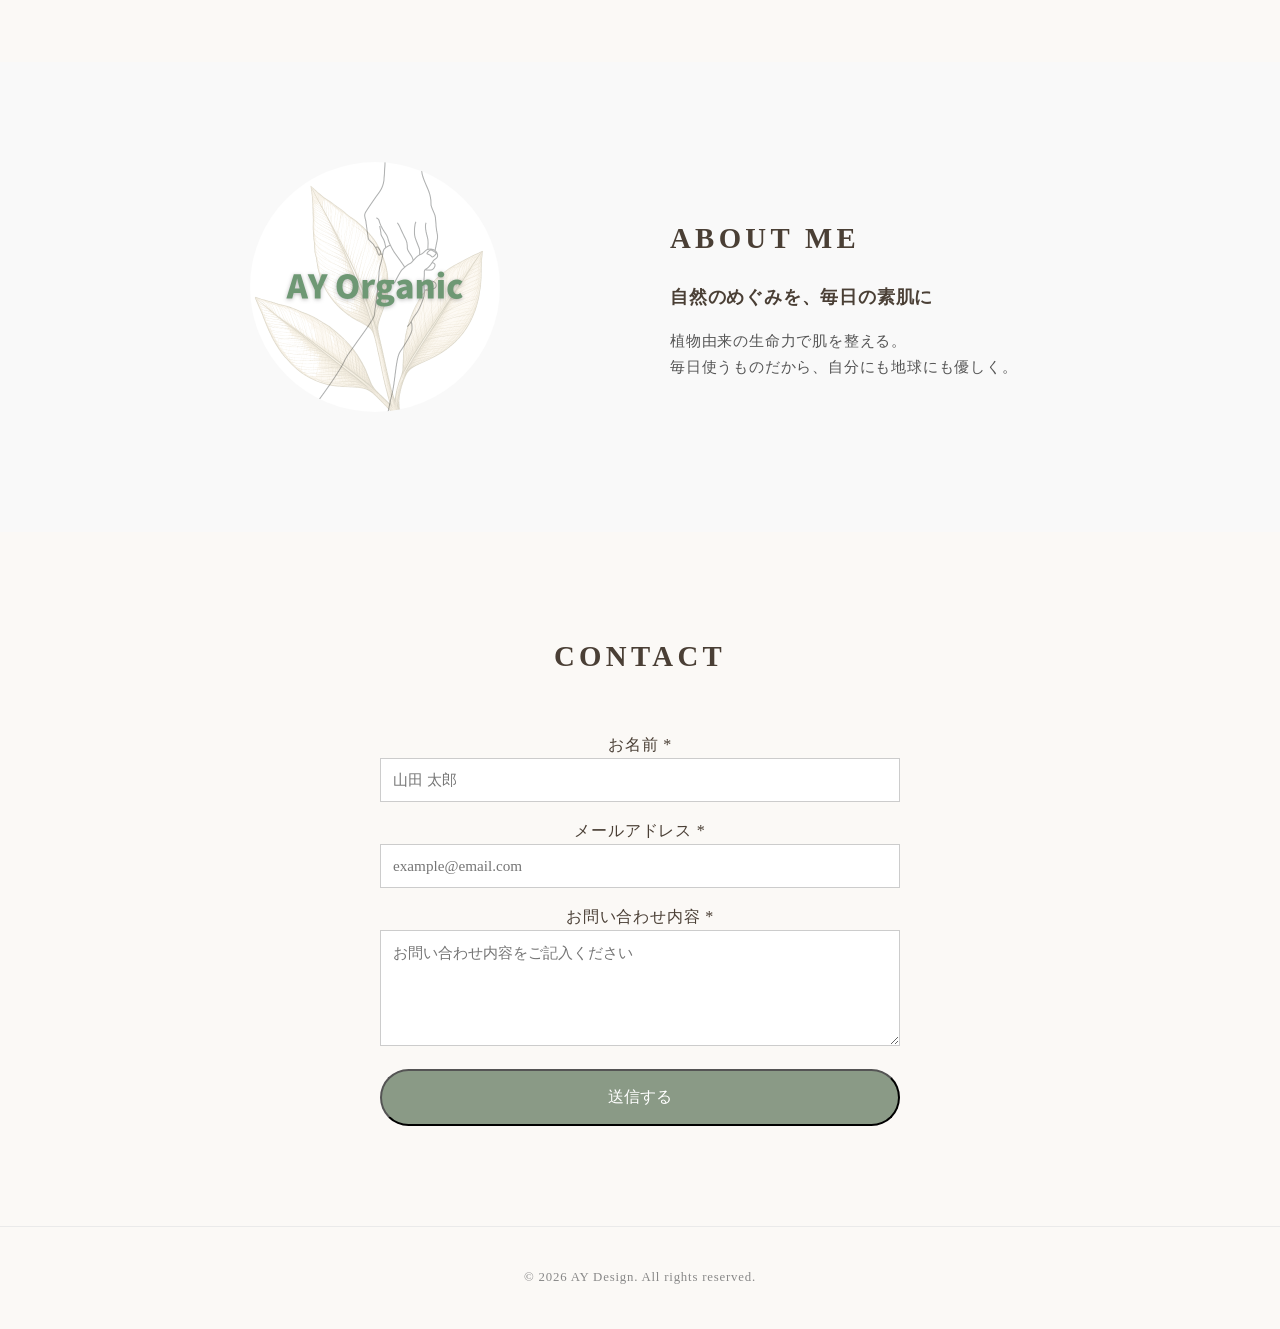
==== commit 066ebba2: "Update index.html" ====
--- a/organic/index.html
+++ b/organic/index.html
@@ -71,7 +71,7 @@
 
   <section id="contact" class="contact">
     <h2 class="section-title">CONTACT</h2>
-    <p class="contact-desc">お仕事のご依頼やご相談は、下記よりお気軽にお問い合わせください。</p>
+    <p class="contact-desc"></p>
     
     <!--  デザイン復活版・Googleフォーム直結フォーム -->
 <form action="https://docs.google.com/forms/d/e/1FAIpQLSf0cGrlzi9D6sG2syGCEzSqXRa4puJksgxnNAEd2UeaSA2xYw/formResponse" method="POST" target="hidden_iframe" onsubmit="submitted=true;" class="contact-form">
@@ -91,7 +91,7 @@
   <!-- お問い合わせ内容 -->
   <div class="form-group">
     <label for="message">お問い合わせ内容 <span class="required">*</span></label>
-    <textarea id="message" name="entry.1780178610" rows="5" required placeholder="ご相談内容をご記入ください" class="form-control"></textarea>
+    <textarea id="message" name="entry.1780178610" rows="5" required placeholder="お問い合わせ内容をご記入ください" class="form-control"></textarea>
   </div>
 
   <!-- 送信ボタン -->
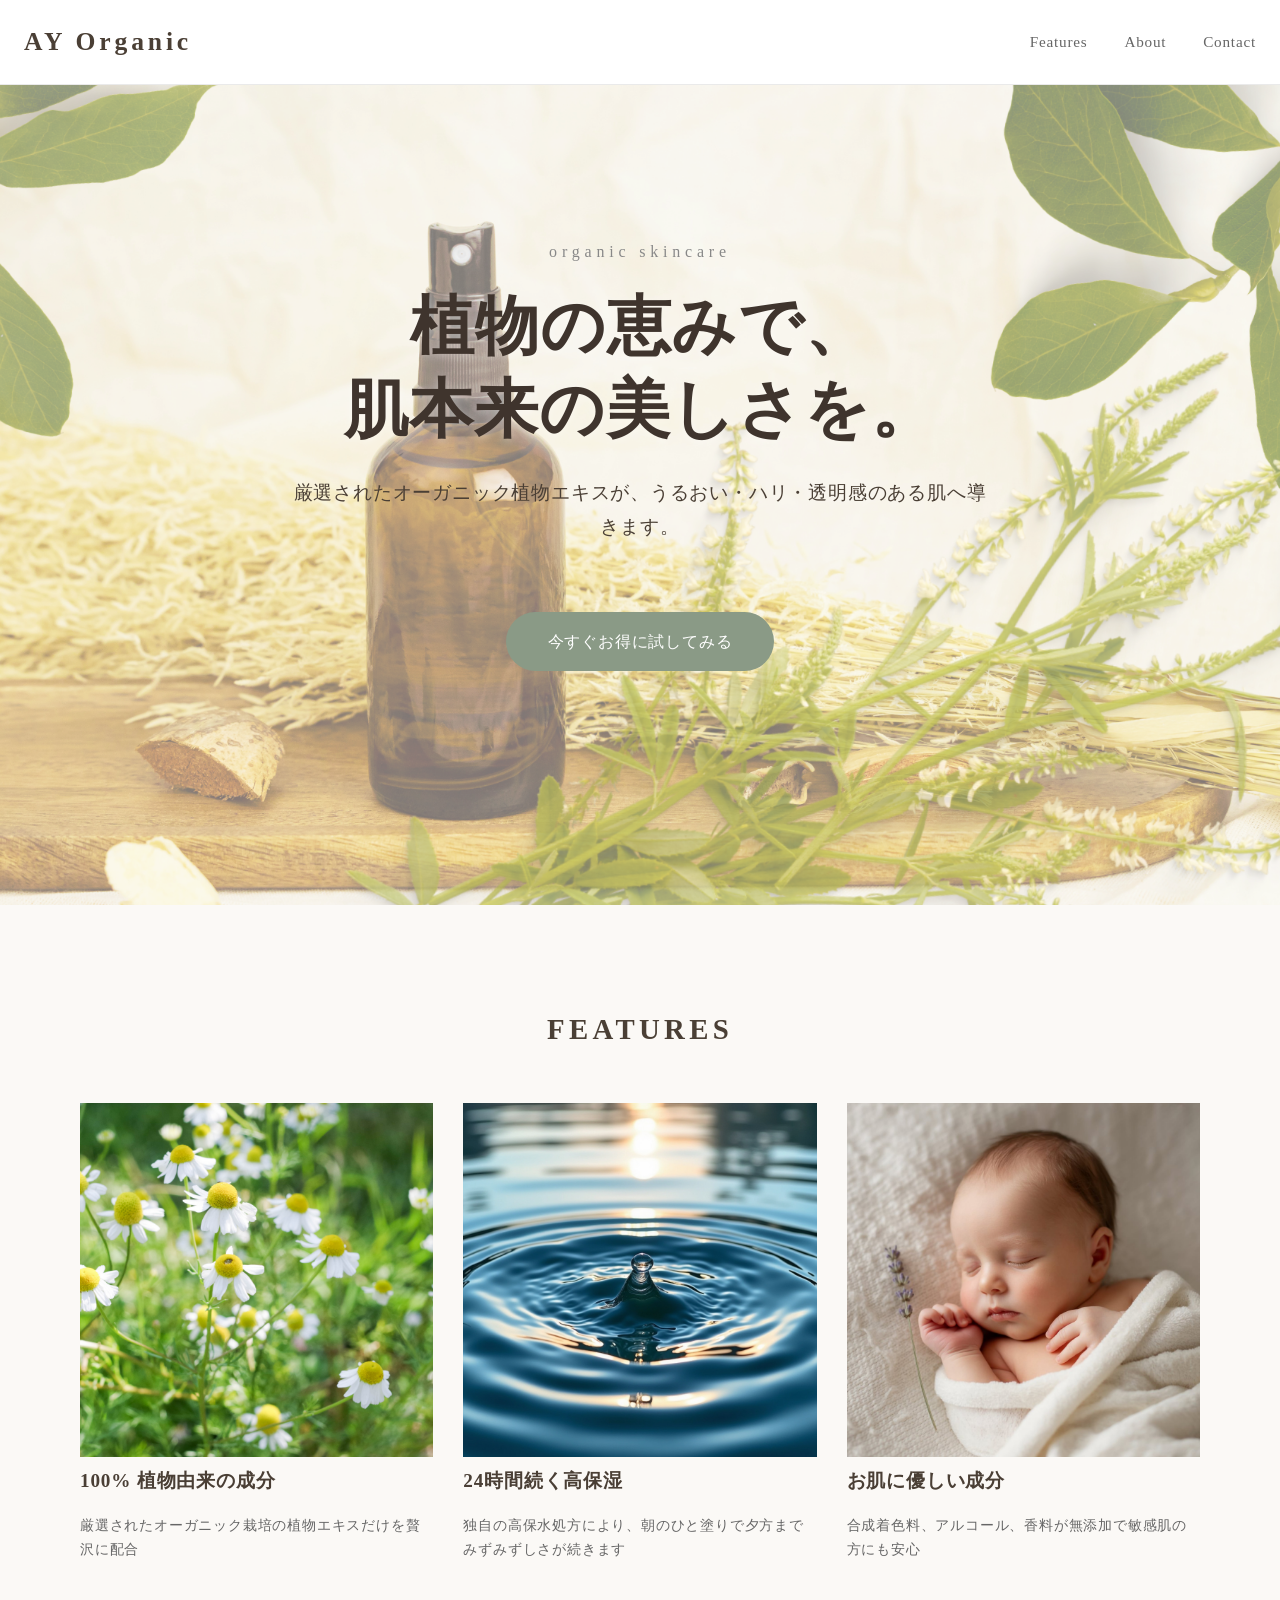
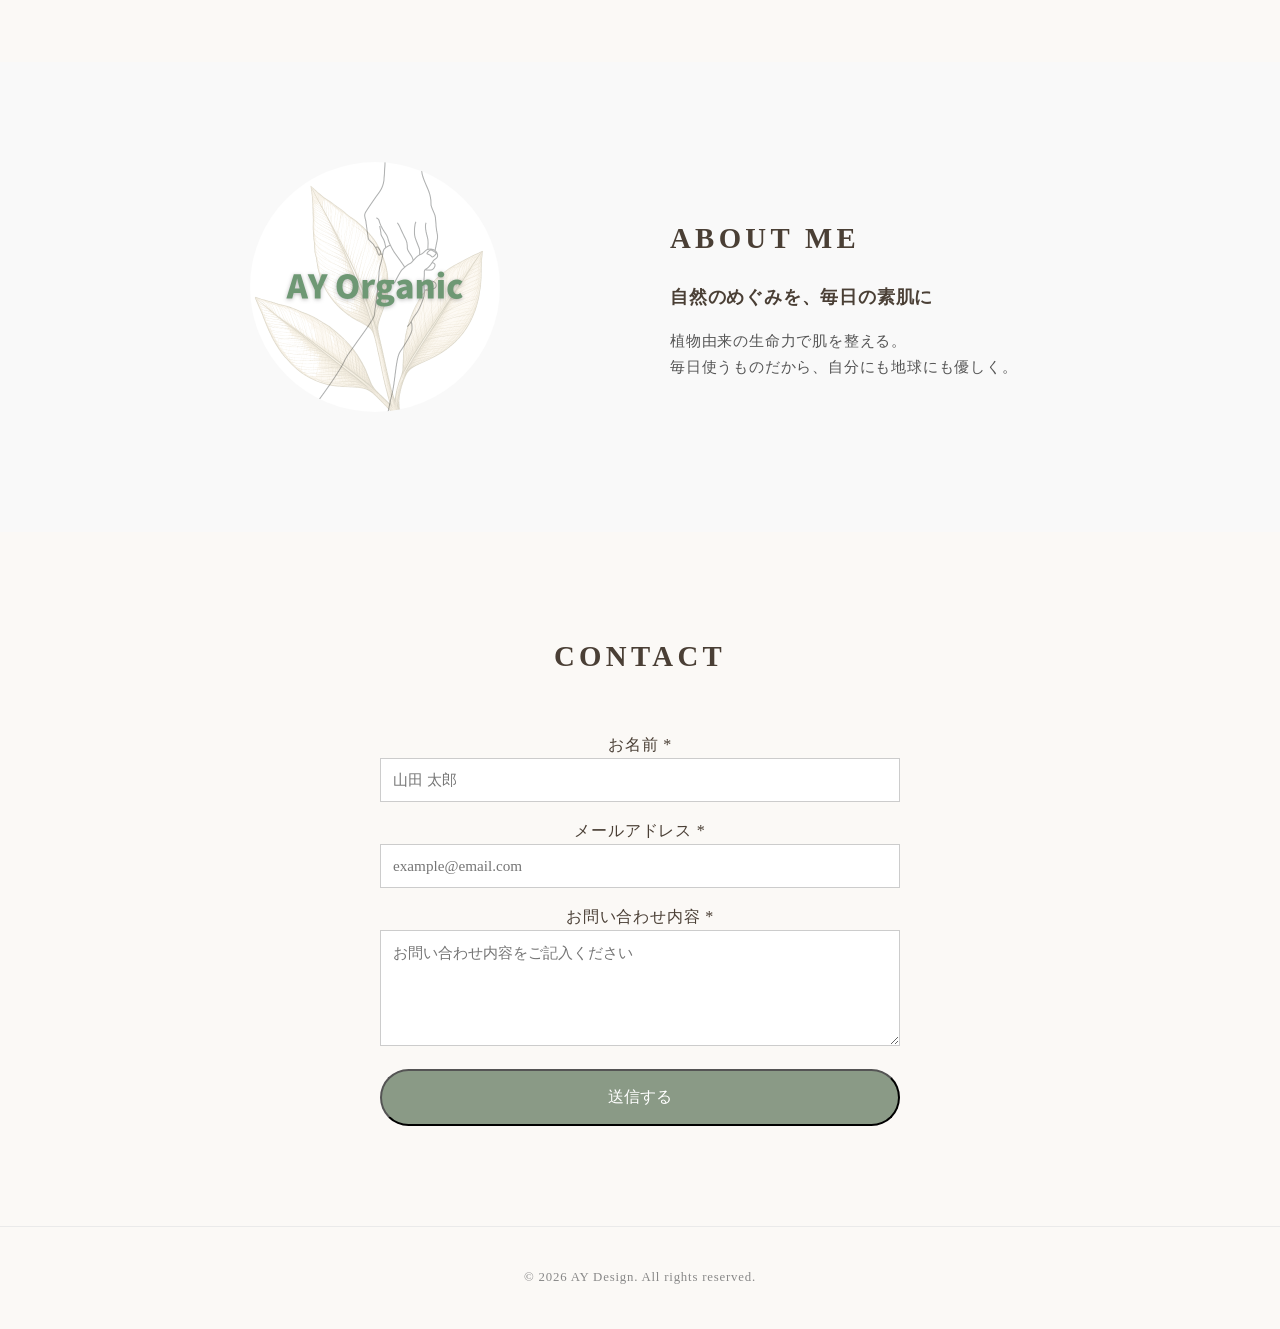
==== commit 00487c1c: "Update index.html" ====
--- a/organic/index.html
+++ b/organic/index.html
@@ -95,7 +95,9 @@
   </div>
 
   <!-- 送信ボタン -->
-  <button type="submit" class="btn">送信する</button>
+  <button type="submit" class="btn contact-btn">
+  送信する
+  </button>
 </form>
 
 <!-- 💡 送信防護壁（ここはさっきのままでOK！） -->
--- a/organic/index.css
+++ b/organic/index.css
@@ -6,11 +6,17 @@
 }
 
 body {
-  font-family: "Times New Roman", "YuMincho", "游明朝", "MS Mincho", serif;
   background-color: #FBF9F6;
   color: #4A3F35;
   line-height: 1.7;
   letter-spacing: 0.05em;
+  font-family: "Noto Serif JP", serif;
+}
+
+.hero-title,
+.section-title,
+.header-logo {
+  font-family: "Cormorant Garamond", serif;
 }
 
 a {
@@ -123,7 +129,8 @@
   font-size: clamp(2.5rem, 5vw, 4.5rem);
   line-height: 1.3;
   margin-bottom: 24px;
-  color: #4A3F35;
+  color: #3f342d;
+  text-shadow: 0 2px 8px rgba(255,255,255,0.4);
 }
 
 .hero-text {
@@ -131,6 +138,8 @@
   line-height: 1.8;
   color: #555;
   margin-bottom: 40px;
+  color: #4A3F35;
+  font-weight: 500;
 }
 
 /* セクションタイトル */
